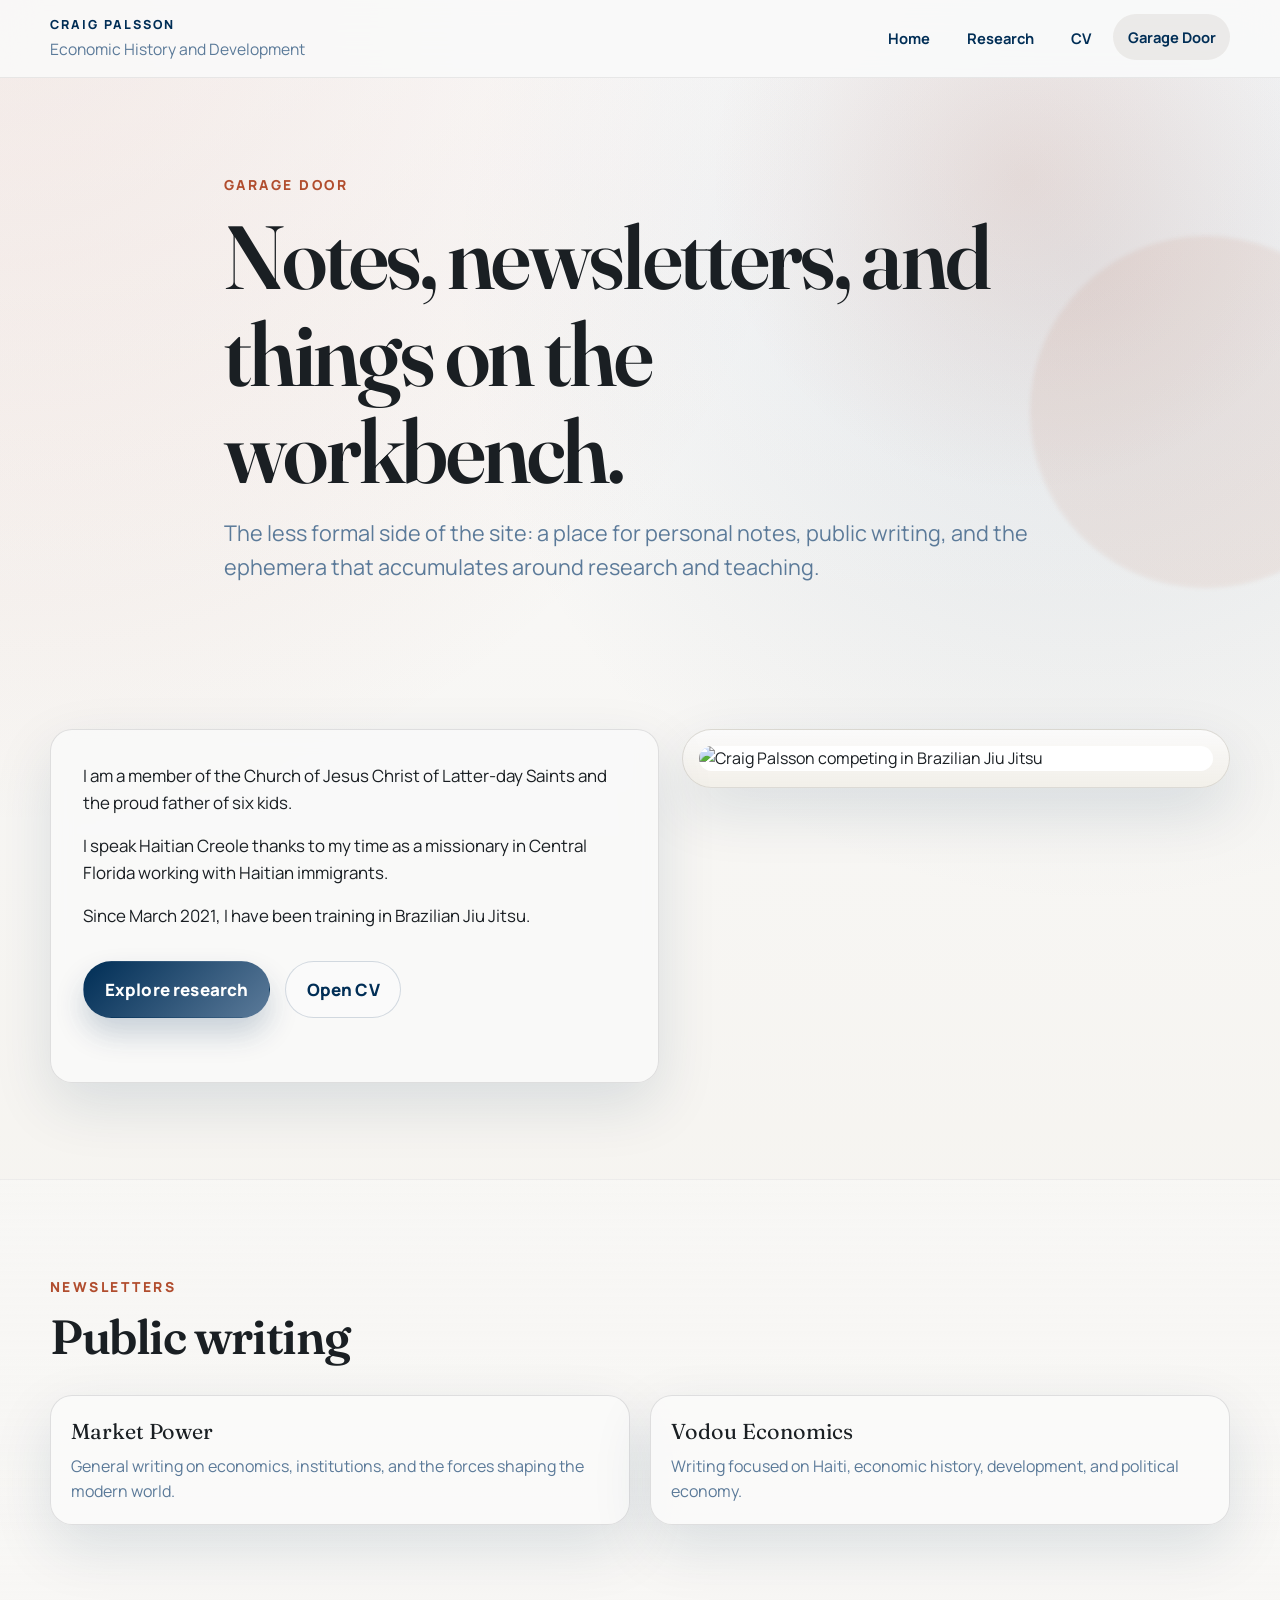
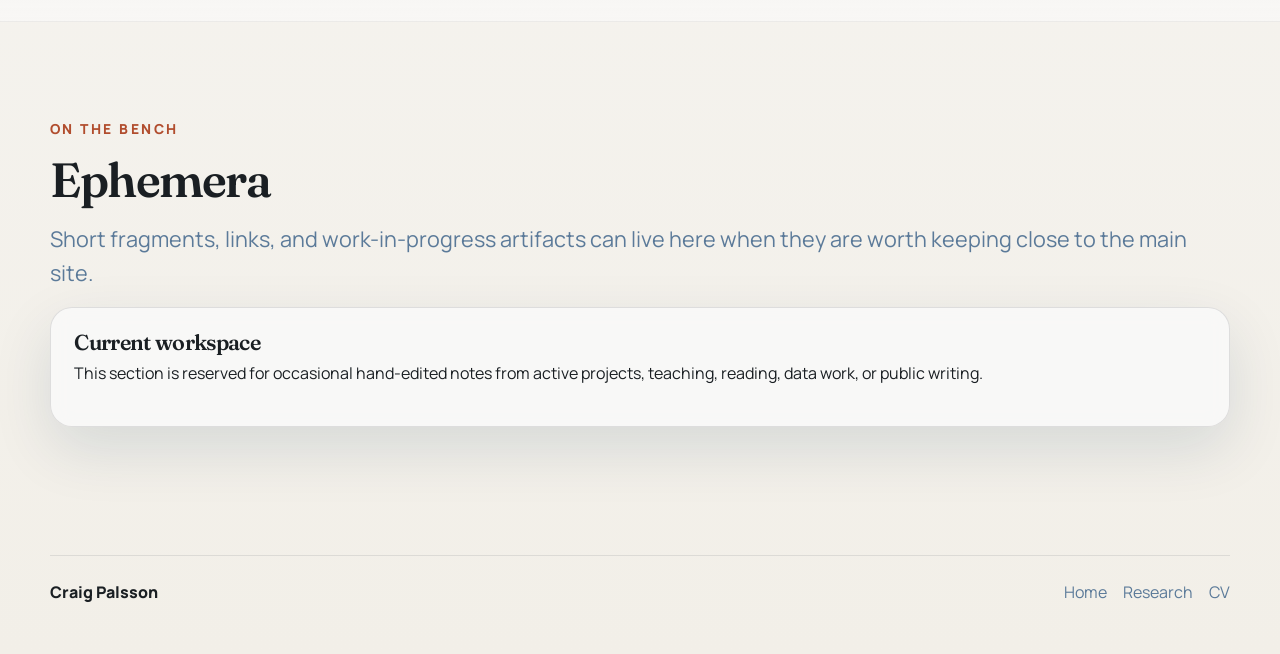
==== garage-door/index.html @ 2b61dfbe "Creating the garage door" ====
<!DOCTYPE html>
<html lang="en" data-page="garage-door">
  <head>
    <meta charset="utf-8">
    <meta name="viewport" content="width=device-width, initial-scale=1">
    <title>Garage Door | Craig Palsson</title>
    <meta
      name="description"
      content="Craig Palsson's informal personal hub for newsletters, personal notes, and occasional ephemera from current work."
    >
    <meta property="og:title" content="Garage Door | Craig Palsson">
    <meta
      property="og:description"
      content="An informal personal hub for newsletters, personal notes, and occasional ephemera from current work."
    >
    <meta property="og:type" content="website">
    <meta property="og:url" content="https://www.craigpalsson.com/garage-door/">
    <meta property="og:image" content="https://www.craigpalsson.com/assets/dscf0206.jpg">
    <meta name="twitter:card" content="summary_large_image">
    <meta name="twitter:site" content="@marketpoweryt">
    <meta name="twitter:title" content="Garage Door | Craig Palsson">
    <meta
      name="twitter:description"
      content="An informal personal hub for newsletters, personal notes, and occasional ephemera from current work."
    >
    <link rel="preconnect" href="https://fonts.googleapis.com">
    <link rel="preconnect" href="https://fonts.gstatic.com" crossorigin>
    <link
      href="https://fonts.googleapis.com/css2?family=Fraunces:opsz,wght@9..144,500;9..144,600;9..144,700&family=Manrope:wght@400;500;600;700;800&display=swap"
      rel="stylesheet"
    >
    <link rel="stylesheet" href="../styles.css">
    <script src="../site.js" defer></script>
  </head>
  <body>
    <div class="page-shell">
      <header class="site-header">
        <div class="container header-inner">
          <a class="site-mark" href="../" aria-label="Craig Palsson home">
            <span class="site-mark__eyebrow">Craig Palsson</span>
            <span class="site-mark__title">Economic History and Development</span>
          </a>
          <button class="nav-toggle" type="button" aria-expanded="false" aria-controls="site-nav">
            <span class="nav-toggle__line"></span>
            <span class="nav-toggle__line"></span>
            <span class="nav-toggle__line"></span>
            <span class="sr-only">Toggle navigation</span>
          </button>
          <nav class="site-nav" id="site-nav" aria-label="Primary">
            <a href="../" data-nav="home">Home</a>
            <a href="../research/" data-nav="research">Research</a>
            <a href="../assets/Craig_Palsson_CV.pdf">CV</a>
            <a href="./" data-nav="garage-door">Garage Door</a>
          </nav>
        </div>
      </header>

      <main>
        <section class="page-hero page-hero--garage">
          <div class="container page-hero__content">
            <p class="eyebrow">Garage Door</p>
            <h1>Notes, newsletters, and things on the workbench.</h1>
            <p class="page-hero__lede">
              The less formal side of the site: a place for personal notes, public writing, and the
              ephemera that accumulates around research and teaching.
            </p>
          </div>
        </section>

        <section class="section">
          <div class="container split-grid">
            <div class="prose-card">
              <p>
                I am a member of the Church of Jesus Christ of Latter-day Saints and the proud father of
                six kids.
              </p>
              <p>
                I speak Haitian Creole thanks to my time as a missionary in Central Florida working with
                Haitian immigrants.
              </p>
              <p>
                Since March 2021, I have been training in Brazilian Jiu Jitsu.
              </p>
              <div class="hero-actions">
                <a class="button button--primary" href="../research/">Explore research</a>
                <a class="button button--ghost" href="../assets/Craig_Palsson_CV.pdf">Open CV</a>
              </div>
            </div>
            <div class="photo-panel">
              <img src="../assets/dscf0206.jpg" alt="Craig Palsson competing in Brazilian Jiu Jitsu" width="8256" height="6192">
            </div>
          </div>
        </section>

        <section class="section section--tint">
          <div class="container">
            <div class="section-heading">
              <p class="eyebrow">Newsletters</p>
              <h2>Public writing</h2>
            </div>
            <div class="card-grid card-grid--two">
              <a class="feature-link" href="https://marketpower.substack.com/">
                <span class="feature-link__title">Market Power</span>
                <span class="feature-link__text">General writing on economics, institutions, and the forces shaping the modern world.</span>
              </a>
              <a class="feature-link" href="https://vodoueconomics.substack.com/">
                <span class="feature-link__title">Vodou Economics</span>
                <span class="feature-link__text">Writing focused on Haiti, economic history, development, and political economy.</span>
              </a>
            </div>
          </div>
        </section>

        <section class="section">
          <div class="container">
            <div class="section-heading section-heading--compact">
              <p class="eyebrow">On the Bench</p>
              <h2>Ephemera</h2>
              <p class="section-copy">
                Short fragments, links, and work-in-progress artifacts can live here when they are worth
                keeping close to the main site.
              </p>
            </div>
            <div class="research-list">
              <article class="research-item">
                <h3>Current workspace</h3>
                <p>
                  This section is reserved for occasional hand-edited notes from active projects, teaching,
                  reading, data work, or public writing.
                </p>
              </article>
            </div>
          </div>
        </section>
      </main>

      <footer class="site-footer">
        <div class="container footer-inner">
          <p>Craig Palsson</p>
          <div class="footer-links">
            <a href="../">Home</a>
            <a href="../research/">Research</a>
            <a href="../assets/Craig_Palsson_CV.pdf">CV</a>
          </div>
        </div>
      </footer>
    </div>
  </body>
</html>
---- styles.css ----
:root {
  --bg: #f2efe8;
  --paper: rgba(250, 250, 250, 0.84);
  --paper-strong: #fafafa;
  --ink: #1a1f23;
  --muted: #5b7a99;
  --line: rgba(26, 31, 35, 0.12);
  --accent: #b14d2e;
  --accent-deep: #8d3d24;
  --accent-soft: rgba(177, 77, 46, 0.12);
  --primary-blue: #002e56;
  --secondary-blue: #5b7a99;
  --neutral-light: #fafafa;
  --neutral-medium: #d2cfc9;
  --shadow: 0 22px 60px rgba(0, 46, 86, 0.12);
  --radius-lg: 30px;
  --radius-md: 22px;
  --radius-sm: 14px;
  --container: min(1180px, calc(100vw - 2rem));
}

*,
*::before,
*::after {
  box-sizing: border-box;
}

html {
  scroll-behavior: smooth;
}

body {
  margin: 0;
  color: var(--ink);
  background:
    radial-gradient(circle at top left, rgba(177, 77, 46, 0.14), transparent 32%),
    radial-gradient(circle at 85% 12%, rgba(91, 122, 153, 0.16), transparent 28%),
    linear-gradient(180deg, #fafafa 0%, var(--bg) 100%);
  font-family: "Manrope", "Avenir Next", "Segoe UI", sans-serif;
  line-height: 1.6;
}

img {
  display: block;
  max-width: 100%;
}

a {
  color: inherit;
  text-decoration: none;
}

p {
  margin: 0 0 1rem;
}

h1,
h2,
h3 {
  margin: 0 0 1rem;
  font-family: "Fraunces", "Iowan Old Style", "Baskerville", serif;
  font-weight: 600;
  letter-spacing: -0.03em;
  line-height: 1.08;
}

h1 {
  font-size: clamp(3rem, 7vw, 5.6rem);
}

h2 {
  font-size: clamp(2rem, 4vw, 3rem);
}

h3 {
  font-size: clamp(1.25rem, 2vw, 1.7rem);
}

.sr-only {
  position: absolute;
  width: 1px;
  height: 1px;
  padding: 0;
  margin: -1px;
  overflow: hidden;
  clip: rect(0, 0, 0, 0);
  white-space: nowrap;
  border: 0;
}

.container {
  width: var(--container);
  margin: 0 auto;
}

.page-shell {
  min-height: 100vh;
}

.site-header {
  position: sticky;
  top: 0;
  z-index: 20;
  backdrop-filter: blur(18px);
  background: rgba(250, 250, 250, 0.9);
  border-bottom: 1px solid rgba(26, 31, 35, 0.08);
}

.header-inner {
  display: flex;
  align-items: center;
  justify-content: space-between;
  gap: 1.25rem;
  min-height: 4.8rem;
}

.site-mark {
  display: inline-flex;
  flex-direction: column;
  gap: 0.1rem;
}

.site-mark__eyebrow {
  font-size: 0.78rem;
  font-weight: 800;
  text-transform: uppercase;
  letter-spacing: 0.16em;
  color: var(--primary-blue);
}

.site-mark__title {
  font-size: 0.98rem;
  color: var(--secondary-blue);
}

.site-nav {
  display: flex;
  align-items: center;
  gap: 0.5rem;
  flex-wrap: wrap;
  justify-content: flex-end;
}

.site-nav a {
  padding: 0.7rem 0.9rem;
  border-radius: 999px;
  color: var(--primary-blue);
  font-size: 0.92rem;
  font-weight: 700;
  transition: background-color 160ms ease, color 160ms ease, transform 160ms ease;
}

.site-nav a:hover,
.site-nav a:focus-visible,
.site-nav a.is-active {
  color: var(--primary-blue);
  background: rgba(210, 207, 201, 0.36);
  transform: translateY(-1px);
}

.nav-toggle {
  display: none;
  width: 3rem;
  height: 3rem;
  padding: 0.75rem;
  border: 0;
  border-radius: 999px;
  background: rgba(210, 207, 201, 0.36);
  cursor: pointer;
}

.nav-toggle__line {
  display: block;
  width: 100%;
  height: 2px;
  margin: 0.22rem 0;
  background: var(--primary-blue);
}

.hero,
.page-hero {
  position: relative;
  overflow: clip;
}

.hero::before,
.page-hero::before {
  content: "";
  position: absolute;
  inset: auto -8% 8% auto;
  width: 22rem;
  height: 22rem;
  border-radius: 50%;
  background: rgba(177, 77, 46, 0.08);
  filter: blur(2px);
}

.hero-grid,
.split-grid,
.page-hero__content {
  position: relative;
  z-index: 1;
}

.hero {
  padding: clamp(4rem, 8vw, 7rem) 0 4.5rem;
}

.hero-grid {
  display: grid;
  grid-template-columns: minmax(0, 1.35fr) minmax(260px, 0.7fr);
  gap: clamp(2rem, 4vw, 4rem);
  align-items: center;
}

.eyebrow {
  margin-bottom: 0.85rem;
  color: var(--accent);
  font-size: 0.86rem;
  font-weight: 800;
  letter-spacing: 0.18em;
  text-transform: uppercase;
}

.hero-tagline,
.page-hero__lede,
.section-copy {
  font-size: clamp(1.1rem, 2vw, 1.35rem);
  color: var(--secondary-blue);
}

.hero-intro {
  max-width: 41rem;
  font-size: 1.05rem;
}

.hero-actions {
  display: flex;
  flex-wrap: wrap;
  gap: 0.9rem;
  margin: 2rem 0;
}

.button {
  display: inline-flex;
  align-items: center;
  justify-content: center;
  min-height: 3.25rem;
  padding: 0.85rem 1.3rem;
  border-radius: 999px;
  border: 1px solid transparent;
  font-weight: 800;
  letter-spacing: 0.01em;
  transition: transform 160ms ease, box-shadow 160ms ease, background-color 160ms ease;
}

.button:hover,
.button:focus-visible {
  transform: translateY(-2px);
}

.button--primary {
  color: #fff;
  background: linear-gradient(135deg, var(--primary-blue) 0%, var(--secondary-blue) 100%);
  box-shadow: 0 16px 30px rgba(0, 46, 86, 0.2);
}

.button--ghost {
  color: var(--primary-blue);
  border-color: rgba(0, 46, 86, 0.16);
  background: rgba(250, 250, 250, 0.82);
}

.research-item__meta,
.callout__eyebrow {
  font-size: 0.83rem;
  font-weight: 800;
  letter-spacing: 0.12em;
  text-transform: uppercase;
  color: var(--accent);
}

.hero-visual {
  position: relative;
  width: 100%;
  max-width: 29rem;
  justify-self: center;
  animation: rise-in 700ms ease 80ms both;
}

.hero-copy,
.page-hero__content,
.section-heading,
.prose-card {
  animation: rise-in 650ms ease both;
}

.portrait-frame,
.photo-panel {
  padding: 1rem;
  border-radius: calc(var(--radius-lg) + 6px);
  background: linear-gradient(180deg, rgba(250, 250, 250, 0.96), rgba(242, 239, 232, 0.88));
  border: 1px solid rgba(210, 207, 201, 0.75);
  box-shadow: var(--shadow);
}

.portrait-frame {
  width: min(100%, 29rem);
  margin-inline: auto;
}

.portrait-frame img,
.photo-panel img {
  display: block;
  width: 100%;
  height: auto;
  border-radius: var(--radius-lg);
  object-position: center top;
  background: #fff;
}

.portrait-frame img {
  aspect-ratio: auto;
  max-height: min(72vh, 34rem);
  object-fit: contain;
}

.photo-panel img {
  aspect-ratio: auto;
  max-height: none;
  object-fit: cover;
}

.callout {
  margin-top: 1.2rem;
  padding: 1.2rem 1.25rem;
  border: 1px solid var(--line);
  border-radius: var(--radius-md);
  background: rgba(250, 250, 250, 0.86);
  box-shadow: var(--shadow);
}

.section {
  padding: clamp(3.5rem, 8vw, 6rem) 0;
}

.section--tint {
  background: linear-gradient(180deg, rgba(250, 250, 250, 0.42), rgba(250, 250, 250, 0.62));
  border-top: 1px solid rgba(26, 31, 35, 0.05);
  border-bottom: 1px solid rgba(26, 31, 35, 0.05);
}

.section-heading {
  margin-bottom: 2rem;
}

.section-heading--compact {
  margin-bottom: 1rem;
}

.section-heading--spaced {
  margin-top: 2.25rem;
}

.section-heading--left {
  margin-bottom: 1rem;
}

.card-grid {
  display: grid;
  gap: 1.25rem;
  grid-template-columns: repeat(3, minmax(0, 1fr));
}

.card-grid--three {
  grid-template-columns: repeat(3, minmax(0, 1fr));
}

.info-card,
.prose-card,
.research-item {
  padding: 1.45rem;
  border-radius: var(--radius-md);
  border: 1px solid var(--line);
  background: var(--paper);
  backdrop-filter: blur(10px);
  box-shadow: var(--shadow);
}

.info-card--accent {
  background: linear-gradient(180deg, rgba(91, 122, 153, 0.14), rgba(250, 250, 250, 0.84));
}

.split-grid {
  display: grid;
  gap: 1.4rem;
  grid-template-columns: minmax(0, 1fr) minmax(280px, 0.9fr);
  align-items: start;
}

.split-grid--wide {
  grid-template-columns: minmax(0, 1.2fr) minmax(280px, 0.8fr);
}

.stack {
  display: grid;
  gap: 1rem;
}

.feature-link {
  display: grid;
  gap: 0.25rem;
  padding: 1.2rem 1.25rem;
  border-radius: var(--radius-md);
  border: 1px solid var(--line);
  background: rgba(250, 250, 250, 0.82);
  box-shadow: var(--shadow);
  transition: transform 160ms ease, border-color 160ms ease;
}

.feature-link:hover,
.feature-link:focus-visible {
  transform: translateY(-2px);
  border-color: rgba(177, 77, 46, 0.42);
}

.feature-link__title {
  font-family: "Fraunces", "Iowan Old Style", "Baskerville", serif;
  font-size: 1.35rem;
}

.feature-link__text,
.text-link {
  color: var(--secondary-blue);
}

.text-link {
  font-weight: 800;
}

.page-hero {
  padding: clamp(4rem, 9vw, 6rem) 0 2rem;
}

.page-hero__content {
  max-width: 52rem;
}

.page-hero--research {
  background:
    radial-gradient(circle at 90% 20%, rgba(91, 122, 153, 0.16), transparent 26%),
    linear-gradient(180deg, rgba(250, 250, 250, 0.36), rgba(250, 250, 250, 0));
}

.page-hero--me {
  background:
    radial-gradient(circle at 10% 10%, rgba(177, 77, 46, 0.14), transparent 24%),
    linear-gradient(180deg, rgba(250, 250, 250, 0.36), rgba(250, 250, 250, 0));
}

.page-hero--garage {
  background:
    radial-gradient(circle at 80% 18%, rgba(177, 77, 46, 0.12), transparent 28%),
    linear-gradient(180deg, rgba(250, 250, 250, 0.36), rgba(250, 250, 250, 0));
}

.card-grid--two {
  grid-template-columns: repeat(2, minmax(0, 1fr));
}

.research-list {
  display: grid;
  gap: 1rem;
}

.section--research-top {
  padding-top: clamp(2rem, 4vw, 3rem);
}

.research-item h3 {
  margin-bottom: 0.45rem;
  font-size: 1.35rem;
}

.research-item h3 a {
  text-decoration: underline;
  text-decoration-color: rgba(163, 92, 55, 0.35);
  text-underline-offset: 0.16em;
}

.research-item h3 a:hover,
.research-item h3 a:focus-visible {
  color: var(--primary-blue);
  text-decoration-color: currentColor;
}

.research-item__meta {
  margin-bottom: 0.8rem;
}

.research-item__meta a,
.research-item__detail a {
  text-decoration: underline;
  text-underline-offset: 0.14em;
}

.research-item__detail {
  margin-bottom: 0;
  color: var(--secondary-blue);
}

.research-item--compact {
  margin-top: 1rem;
}

.prose-card {
  padding: 2rem;
  font-size: 1.06rem;
}

.site-footer {
  padding: 2rem 0 3rem;
}

.footer-inner {
  display: flex;
  justify-content: space-between;
  gap: 1rem;
  align-items: center;
  padding-top: 1.5rem;
  border-top: 1px solid rgba(30, 36, 48, 0.1);
}

.footer-inner p {
  margin: 0;
  font-weight: 800;
}

.footer-links {
  display: flex;
  flex-wrap: wrap;
  gap: 1rem;
  color: var(--secondary-blue);
}

@keyframes rise-in {
  from {
    opacity: 0;
    transform: translateY(16px);
  }
  to {
    opacity: 1;
    transform: translateY(0);
  }
}

@media (max-width: 980px) {
  .hero-grid,
  .split-grid,
  .split-grid--wide,
  .card-grid,
  .card-grid--two,
  .card-grid--three {
    grid-template-columns: 1fr;
  }

  .nav-toggle {
    display: inline-block;
  }

  .site-nav {
    position: absolute;
    left: 1rem;
    right: 1rem;
    top: calc(100% + 0.6rem);
    display: none;
    flex-direction: column;
    align-items: stretch;
    padding: 1rem;
    border: 1px solid var(--line);
    border-radius: 1.1rem;
    background: rgba(250, 250, 250, 0.97);
    box-shadow: var(--shadow);
  }

  .site-nav.is-open {
    display: flex;
  }

  .site-nav a {
    width: 100%;
  }

  .footer-inner {
    flex-direction: column;
    align-items: flex-start;
  }

  .hero-visual {
    max-width: 34rem;
  }

  .portrait-frame {
    width: min(100%, 34rem);
  }

  .portrait-frame img {
    width: 100%;
    max-height: none;
  }
}

@media (max-width: 640px) {
  .hero {
    padding-top: 3rem;
  }

  .hero-actions,
  .footer-links {
    width: 100%;
  }

  .button {
    width: 100%;
  }
}
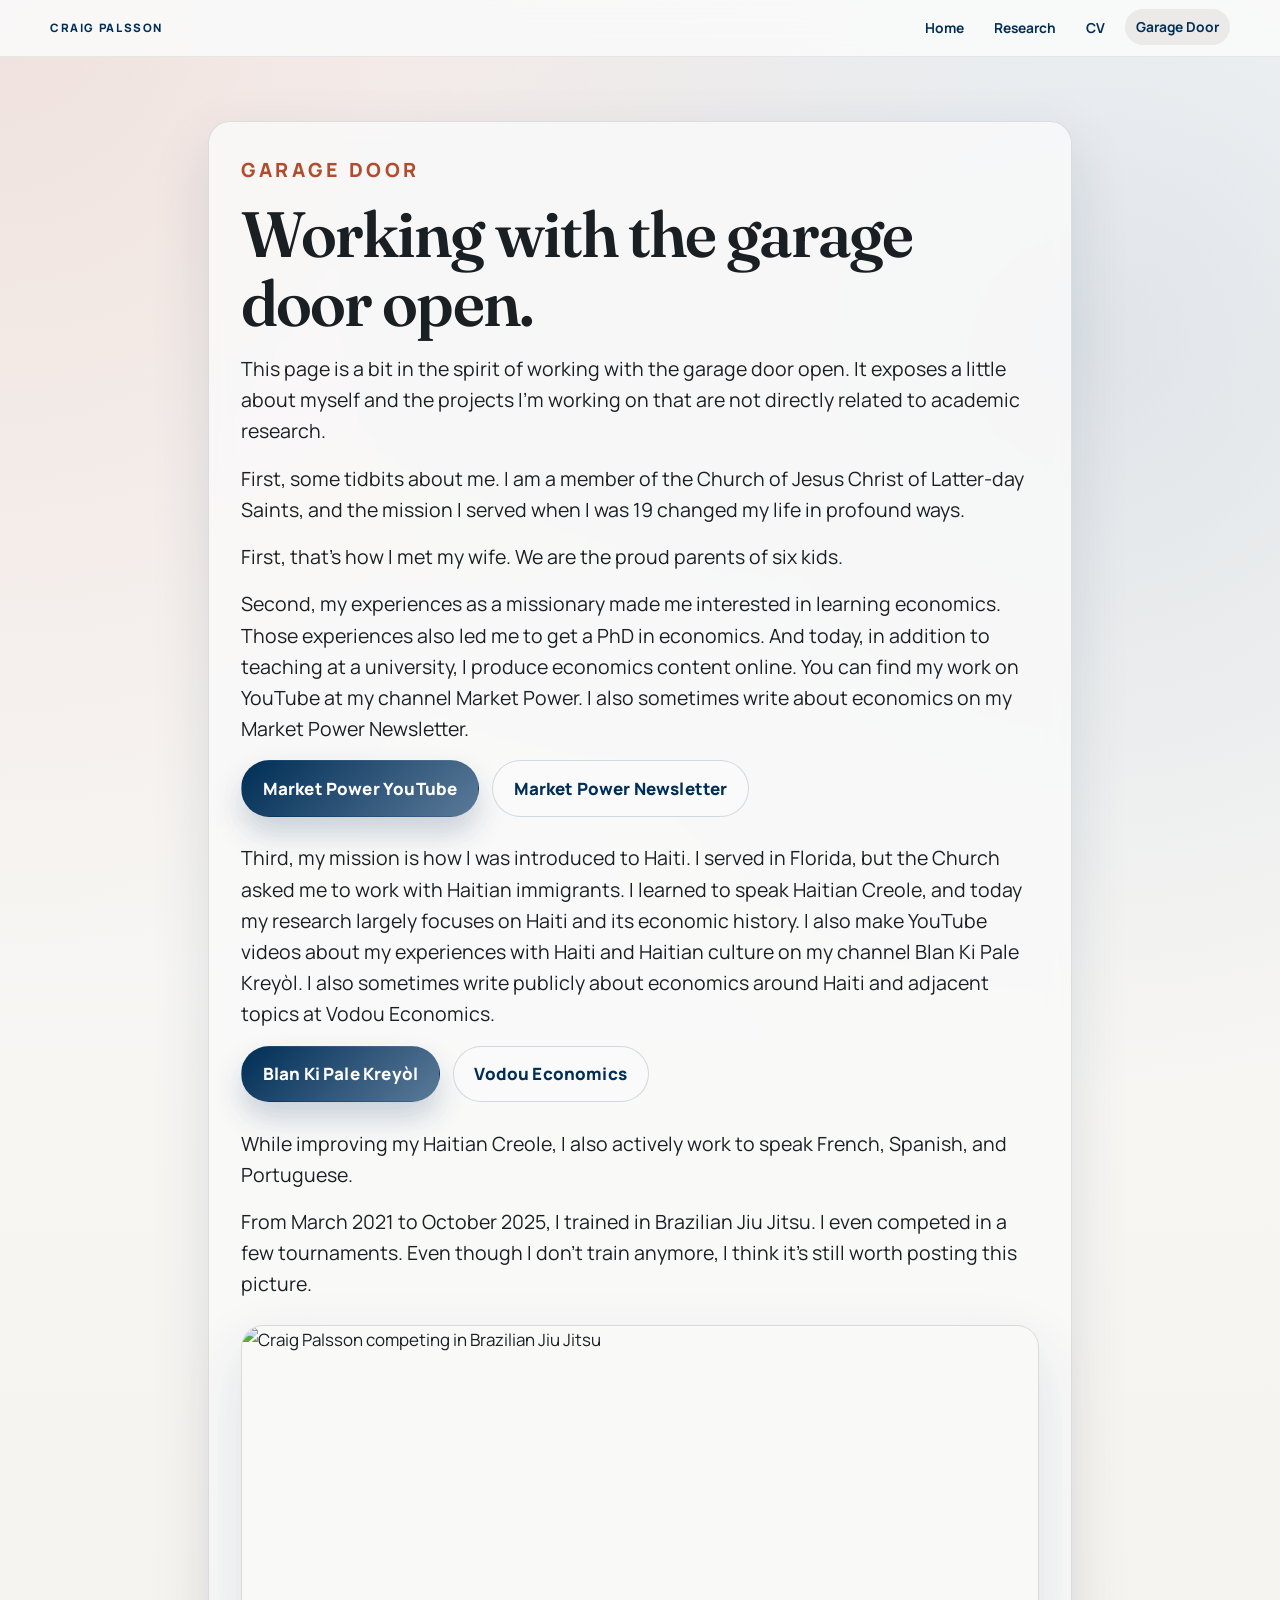
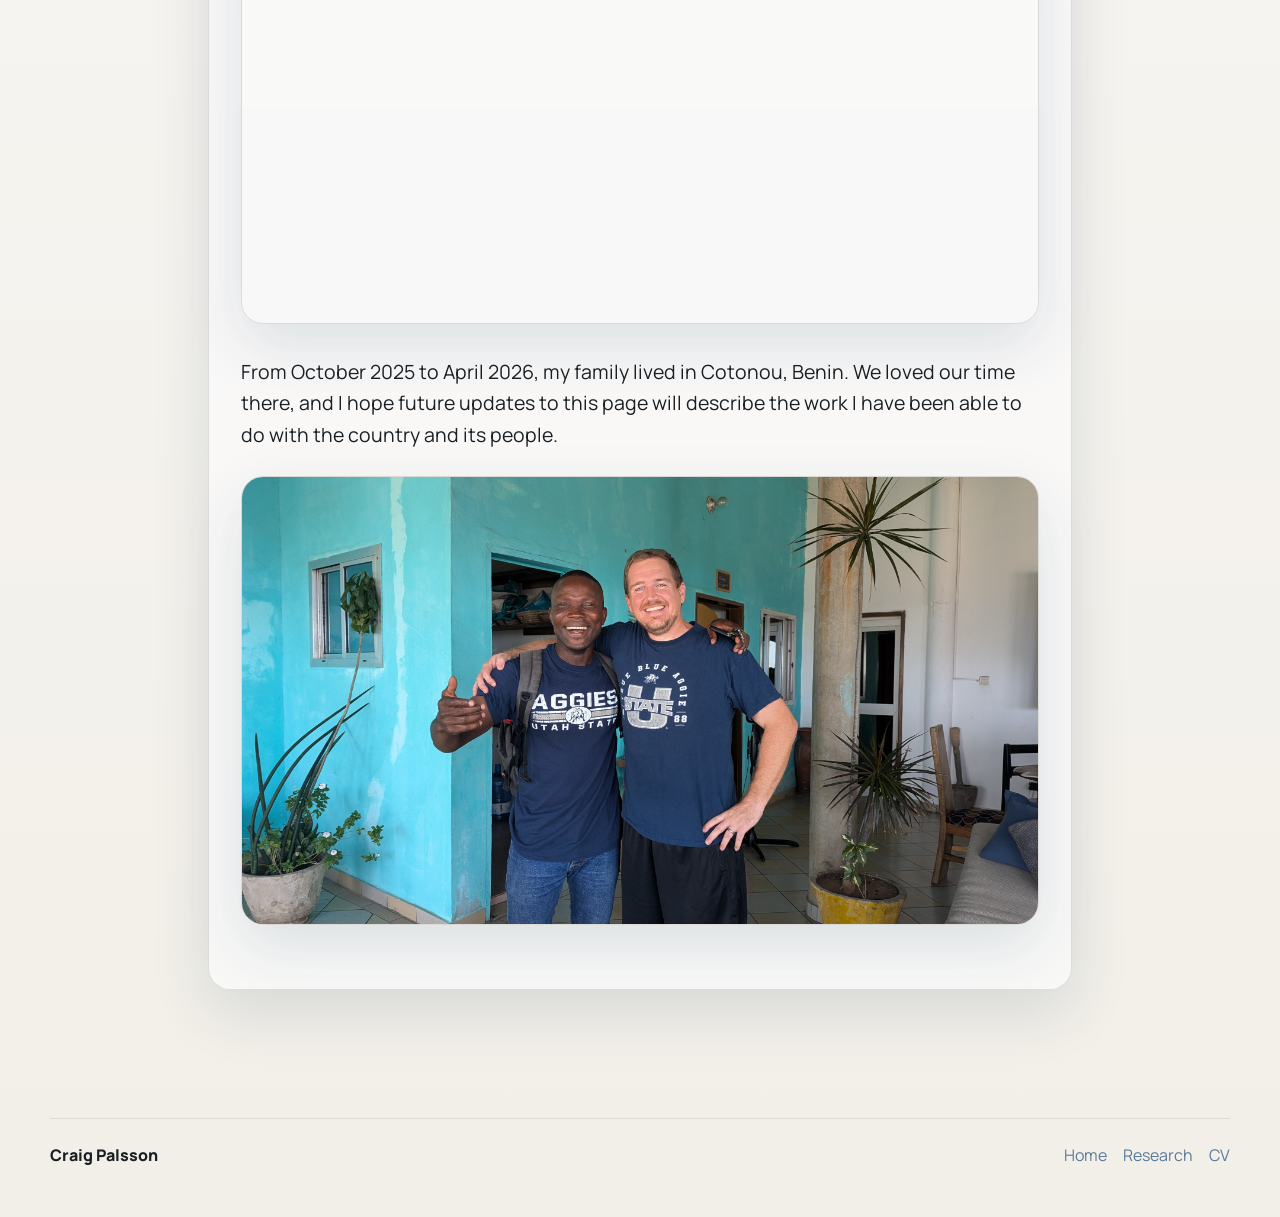
==== commit e86d7e69: "Update to garage door layout" ====
--- a/garage-door/index.html
+++ b/garage-door/index.html
@@ -15,7 +15,7 @@
     >
     <meta property="og:type" content="website">
     <meta property="og:url" content="https://www.craigpalsson.com/garage-door/">
-    <meta property="og:image" content="https://www.craigpalsson.com/assets/dscf0206.jpg">
+    <meta property="og:image" content="https://www.craigpalsson.com/assets/Week%20Eleven%2033.jpg">
     <meta name="twitter:card" content="summary_large_image">
     <meta name="twitter:site" content="@marketpoweryt">
     <meta name="twitter:title" content="Garage Door | Craig Palsson">
@@ -56,80 +56,63 @@
       </header>
 
       <main>
-        <section class="page-hero page-hero--garage">
-          <div class="container page-hero__content">
-            <p class="eyebrow">Garage Door</p>
-            <h1>Notes, newsletters, and things on the workbench.</h1>
-            <p class="page-hero__lede">
-              The less formal side of the site: a place for personal notes, public writing, and the
-              ephemera that accumulates around research and teaching.
-            </p>
-          </div>
-        </section>
-
-        <section class="section">
-          <div class="container split-grid">
-            <div class="prose-card">
+        <section class="section section--garage-door">
+          <div class="container">
+            <article class="prose-card garage-story">
+              <p class="eyebrow">Garage Door</p>
+              <h1>Working with the garage door open.</h1>
               <p>
-                I am a member of the Church of Jesus Christ of Latter-day Saints and the proud father of
-                six kids.
+                This page is a bit in the spirit of working with the garage door open. It exposes a little
+                about myself and the projects I'm working on that are not directly related to academic research.
               </p>
               <p>
-                I speak Haitian Creole thanks to my time as a missionary in Central Florida working with
-                Haitian immigrants.
+                First, some tidbits about me. I am a member of the Church of Jesus Christ of Latter-day
+                Saints, and the mission I served when I was 19 changed my life in profound ways.
               </p>
               <p>
-                Since March 2021, I have been training in Brazilian Jiu Jitsu.
+                First, that's how I met my wife. We are the proud parents of six kids.
               </p>
-              <div class="hero-actions">
-                <a class="button button--primary" href="../research/">Explore research</a>
-                <a class="button button--ghost" href="../assets/Craig_Palsson_CV.pdf">Open CV</a>
+              <p>
+                Second, my experiences as a missionary made me interested in learning economics. Those
+                experiences also led me to get a PhD in economics. And today, in addition to teaching at a
+                university, I produce economics content online. You can find my work on YouTube at my channel
+                Market Power. I also sometimes write about economics on my Market Power Newsletter.
+              </p>
+              <div class="garage-links" aria-label="Market Power links">
+                <a class="button button--primary" href="https://www.youtube.com/MarketPowerYT">Market Power YouTube</a>
+                <a class="button button--ghost" href="https://marketpower.substack.com/">Market Power Newsletter</a>
               </div>
-            </div>
-            <div class="photo-panel">
-              <img src="../assets/dscf0206.jpg" alt="Craig Palsson competing in Brazilian Jiu Jitsu" width="8256" height="6192">
-            </div>
-          </div>
-        </section>
-
-        <section class="section section--tint">
-          <div class="container">
-            <div class="section-heading">
-              <p class="eyebrow">Newsletters</p>
-              <h2>Public writing</h2>
-            </div>
-            <div class="card-grid card-grid--two">
-              <a class="feature-link" href="https://marketpower.substack.com/">
-                <span class="feature-link__title">Market Power</span>
-                <span class="feature-link__text">General writing on economics, institutions, and the forces shaping the modern world.</span>
-              </a>
-              <a class="feature-link" href="https://vodoueconomics.substack.com/">
-                <span class="feature-link__title">Vodou Economics</span>
-                <span class="feature-link__text">Writing focused on Haiti, economic history, development, and political economy.</span>
-              </a>
-            </div>
-          </div>
-        </section>
-
-        <section class="section">
-          <div class="container">
-            <div class="section-heading section-heading--compact">
-              <p class="eyebrow">On the Bench</p>
-              <h2>Ephemera</h2>
-              <p class="section-copy">
-                Short fragments, links, and work-in-progress artifacts can live here when they are worth
-                keeping close to the main site.
+              <p>
+                Third, my mission is how I was introduced to Haiti. I served in Florida, but the Church
+                asked me to work with Haitian immigrants. I learned to speak Haitian Creole, and today my
+                research largely focuses on Haiti and its economic history. I also make YouTube videos about
+                my experiences with Haiti and Haitian culture on my channel Blan Ki Pale Kreyòl. I also
+                sometimes write publicly about economics around Haiti and adjacent topics at Vodou Economics.
               </p>
-            </div>
-            <div class="research-list">
-              <article class="research-item">
-                <h3>Current workspace</h3>
-                <p>
-                  This section is reserved for occasional hand-edited notes from active projects, teaching,
-                  reading, data work, or public writing.
-                </p>
-              </article>
-            </div>
+              <div class="garage-links" aria-label="Haiti writing and video links">
+                <a class="button button--primary" href="https://www.youtube.com/@BlanKiPaleKreyol">Blan Ki Pale Kreyòl</a>
+                <a class="button button--ghost" href="https://vodoueconomics.substack.com/">Vodou Economics</a>
+              </div>
+              <p>
+                While improving my Haitian Creole, I also actively work to speak French, Spanish, and
+                Portuguese.
+              </p>
+              <p>
+                From March 2021 to October 2025, I trained in Brazilian Jiu Jitsu. I even competed in a few
+                tournaments. Even though I don't train anymore, I think it's still worth posting this picture.
+              </p>
+              <figure class="story-photo">
+                <img src="../assets/dscf0206.jpg" alt="Craig Palsson competing in Brazilian Jiu Jitsu" width="8256" height="6192">
+              </figure>
+              <p>
+                From October 2025 to April 2026, my family lived in Cotonou, Benin. We loved our time there,
+                and I hope future updates to this page will describe the work I have been able to do with the
+                country and its people.
+              </p>
+              <figure class="story-photo story-photo--wide">
+                <img src="../assets/Week Eleven 33.jpg" alt="Craig Palsson and family in Cotonou, Benin" width="2688" height="1512">
+              </figure>
+            </article>
           </div>
         </section>
       </main>
--- a/styles.css
+++ b/styles.css
@@ -111,24 +111,24 @@
   align-items: center;
   justify-content: space-between;
   gap: 1.25rem;
-  min-height: 4.8rem;
+  min-height: 3.5rem;
 }
 
 .site-mark {
   display: inline-flex;
   flex-direction: column;
-  gap: 0.1rem;
 }
 
 .site-mark__eyebrow {
-  font-size: 0.78rem;
+  font-size: 0.72rem;
   font-weight: 800;
   text-transform: uppercase;
-  letter-spacing: 0.16em;
+  letter-spacing: 0.14em;
   color: var(--primary-blue);
 }
 
 .site-mark__title {
+  display: none;
   font-size: 0.98rem;
   color: var(--secondary-blue);
 }
@@ -142,10 +142,10 @@
 }
 
 .site-nav a {
-  padding: 0.7rem 0.9rem;
+  padding: 0.45rem 0.7rem;
   border-radius: 999px;
   color: var(--primary-blue);
-  font-size: 0.92rem;
+  font-size: 0.86rem;
   font-weight: 700;
   transition: background-color 160ms ease, color 160ms ease, transform 160ms ease;
 }
@@ -466,6 +466,51 @@
 
 .card-grid--two {
   grid-template-columns: repeat(2, minmax(0, 1fr));
+}
+
+.section--garage-door {
+  padding-top: clamp(2.5rem, 5vw, 4rem);
+}
+
+.garage-story {
+  max-width: 54rem;
+  margin-inline: auto;
+}
+
+.garage-story h1 {
+  max-width: 46rem;
+  font-size: clamp(2.5rem, 5vw, 4.5rem);
+}
+
+.garage-story p {
+  font-size: clamp(1.05rem, 1.6vw, 1.22rem);
+}
+
+.garage-links {
+  display: flex;
+  flex-wrap: wrap;
+  gap: 0.8rem;
+  margin: 1rem 0 1.6rem;
+}
+
+.story-photo {
+  margin: 1.6rem 0 2rem;
+  padding: 0;
+}
+
+.story-photo img {
+  width: 100%;
+  height: auto;
+  max-height: 46rem;
+  border-radius: var(--radius-md);
+  border: 1px solid rgba(210, 207, 201, 0.75);
+  box-shadow: var(--shadow);
+  object-fit: cover;
+  object-position: center;
+}
+
+.story-photo--wide img {
+  max-height: none;
 }
 
 .research-list {
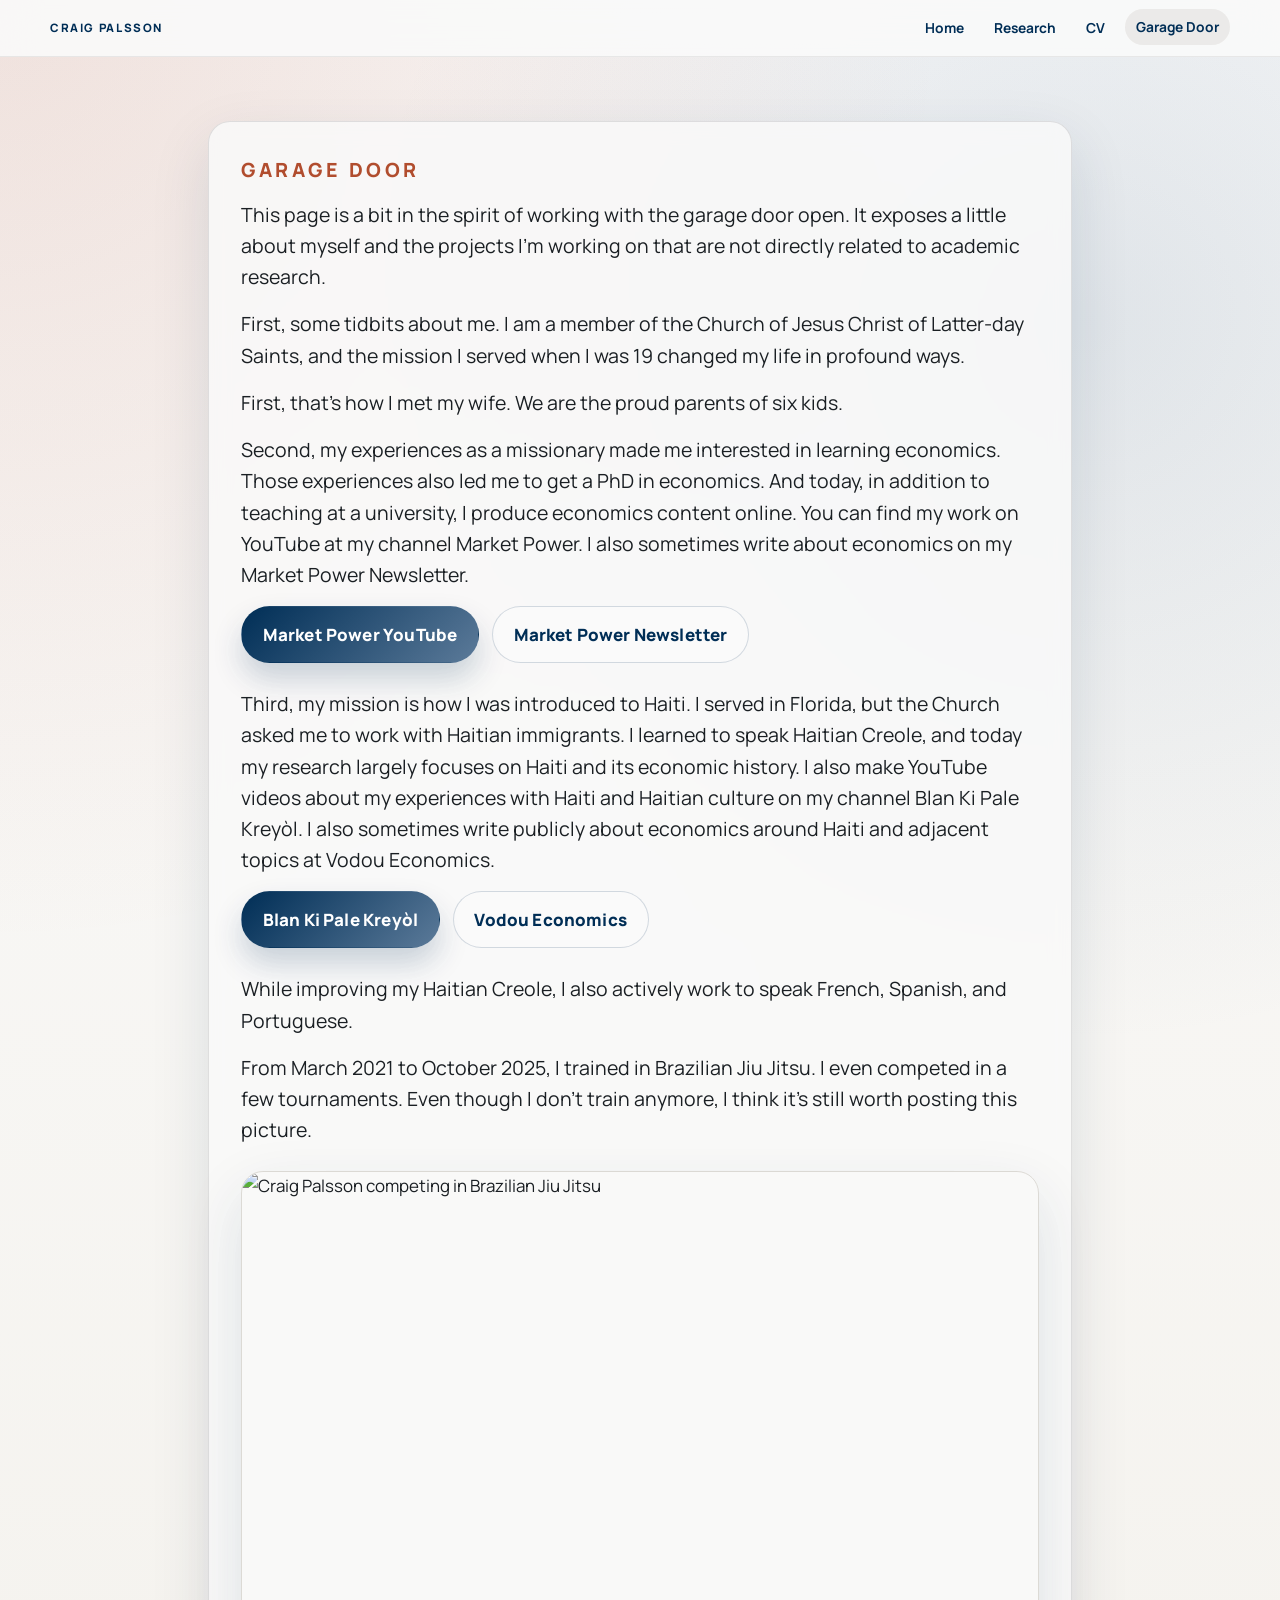
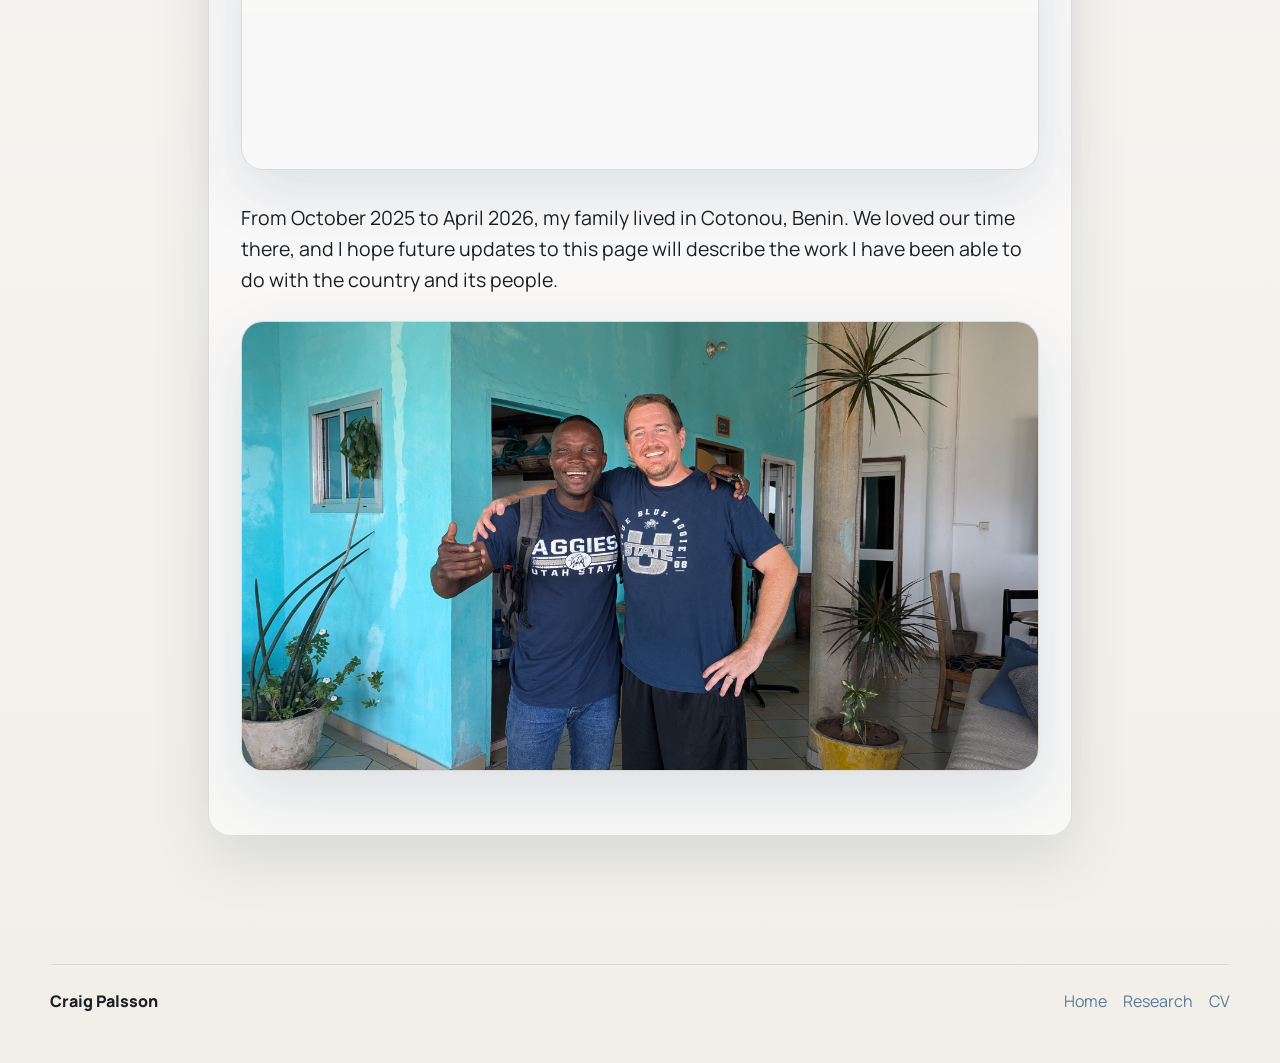
==== commit 3925497c: "Remove the garage door h1" ====
--- a/garage-door/index.html
+++ b/garage-door/index.html
@@ -60,7 +60,6 @@
           <div class="container">
             <article class="prose-card garage-story">
               <p class="eyebrow">Garage Door</p>
-              <h1>Working with the garage door open.</h1>
               <p>
                 This page is a bit in the spirit of working with the garage door open. It exposes a little
                 about myself and the projects I'm working on that are not directly related to academic research.
